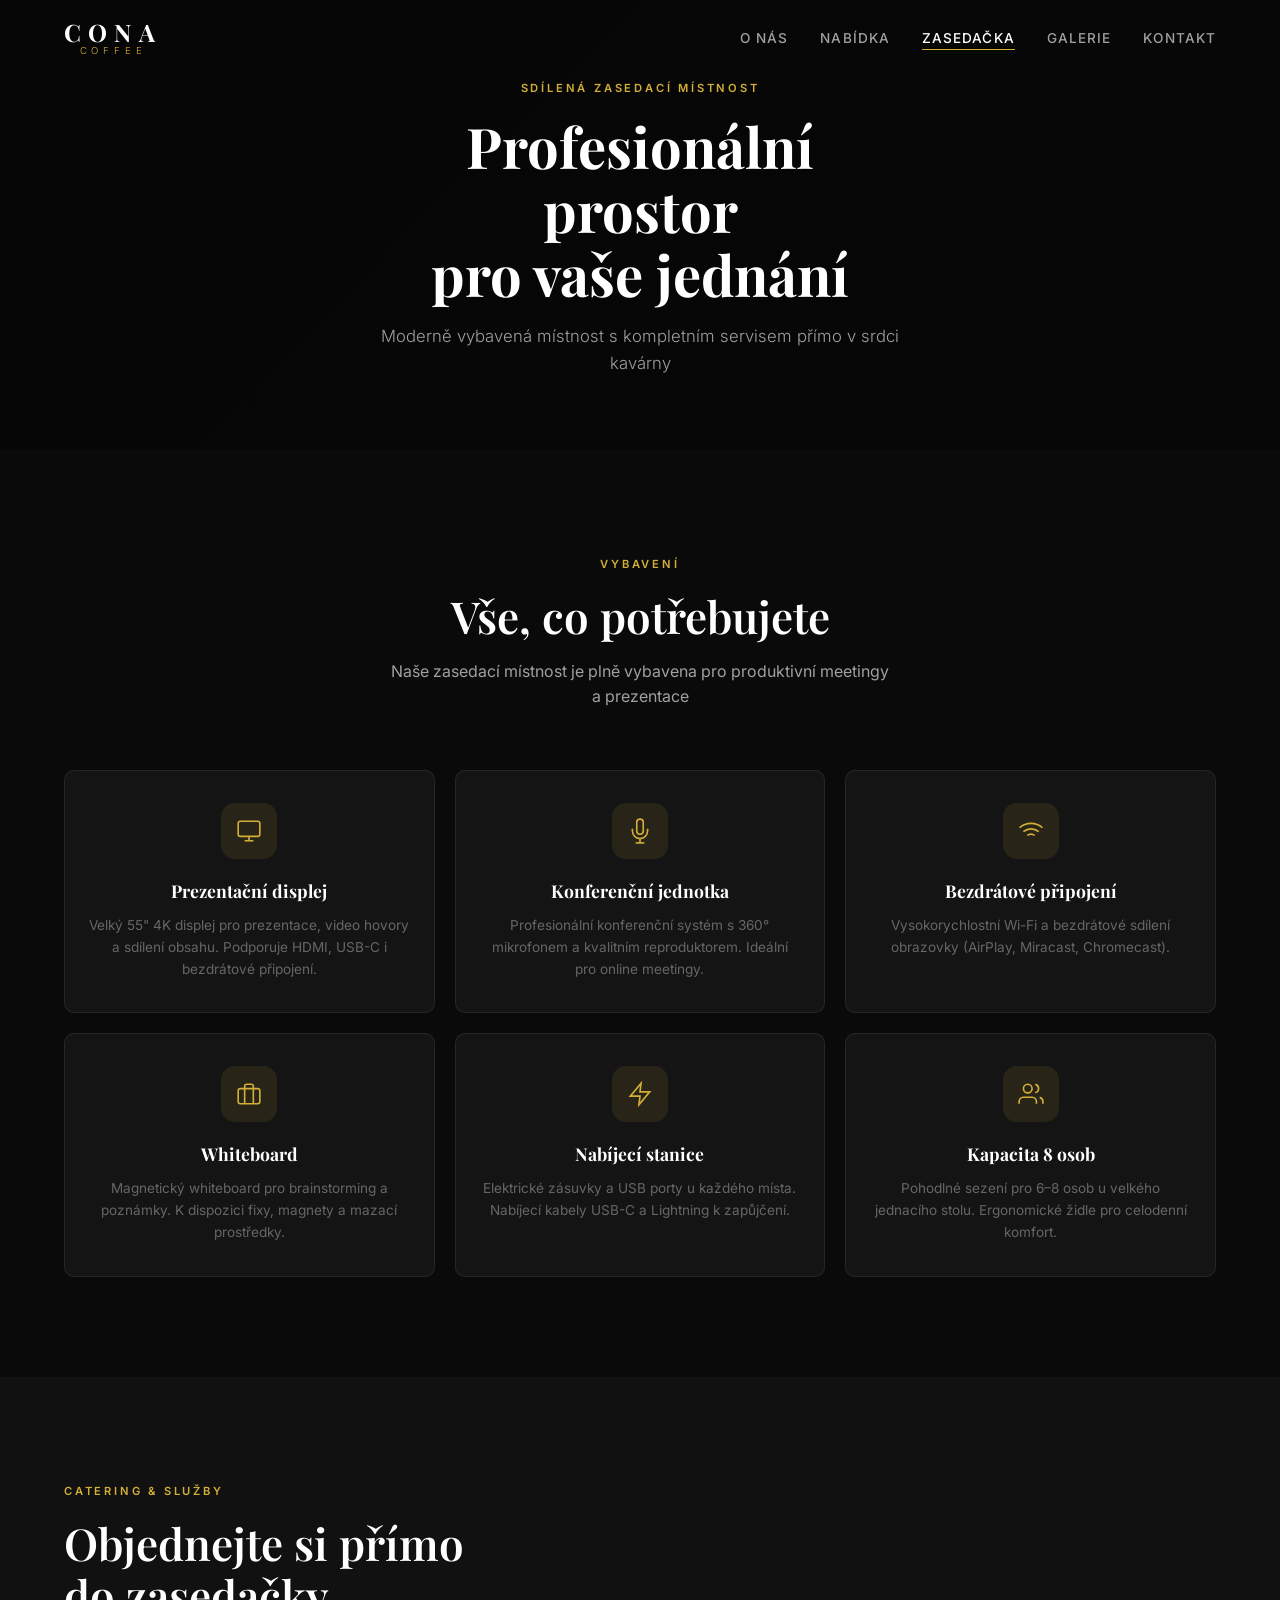
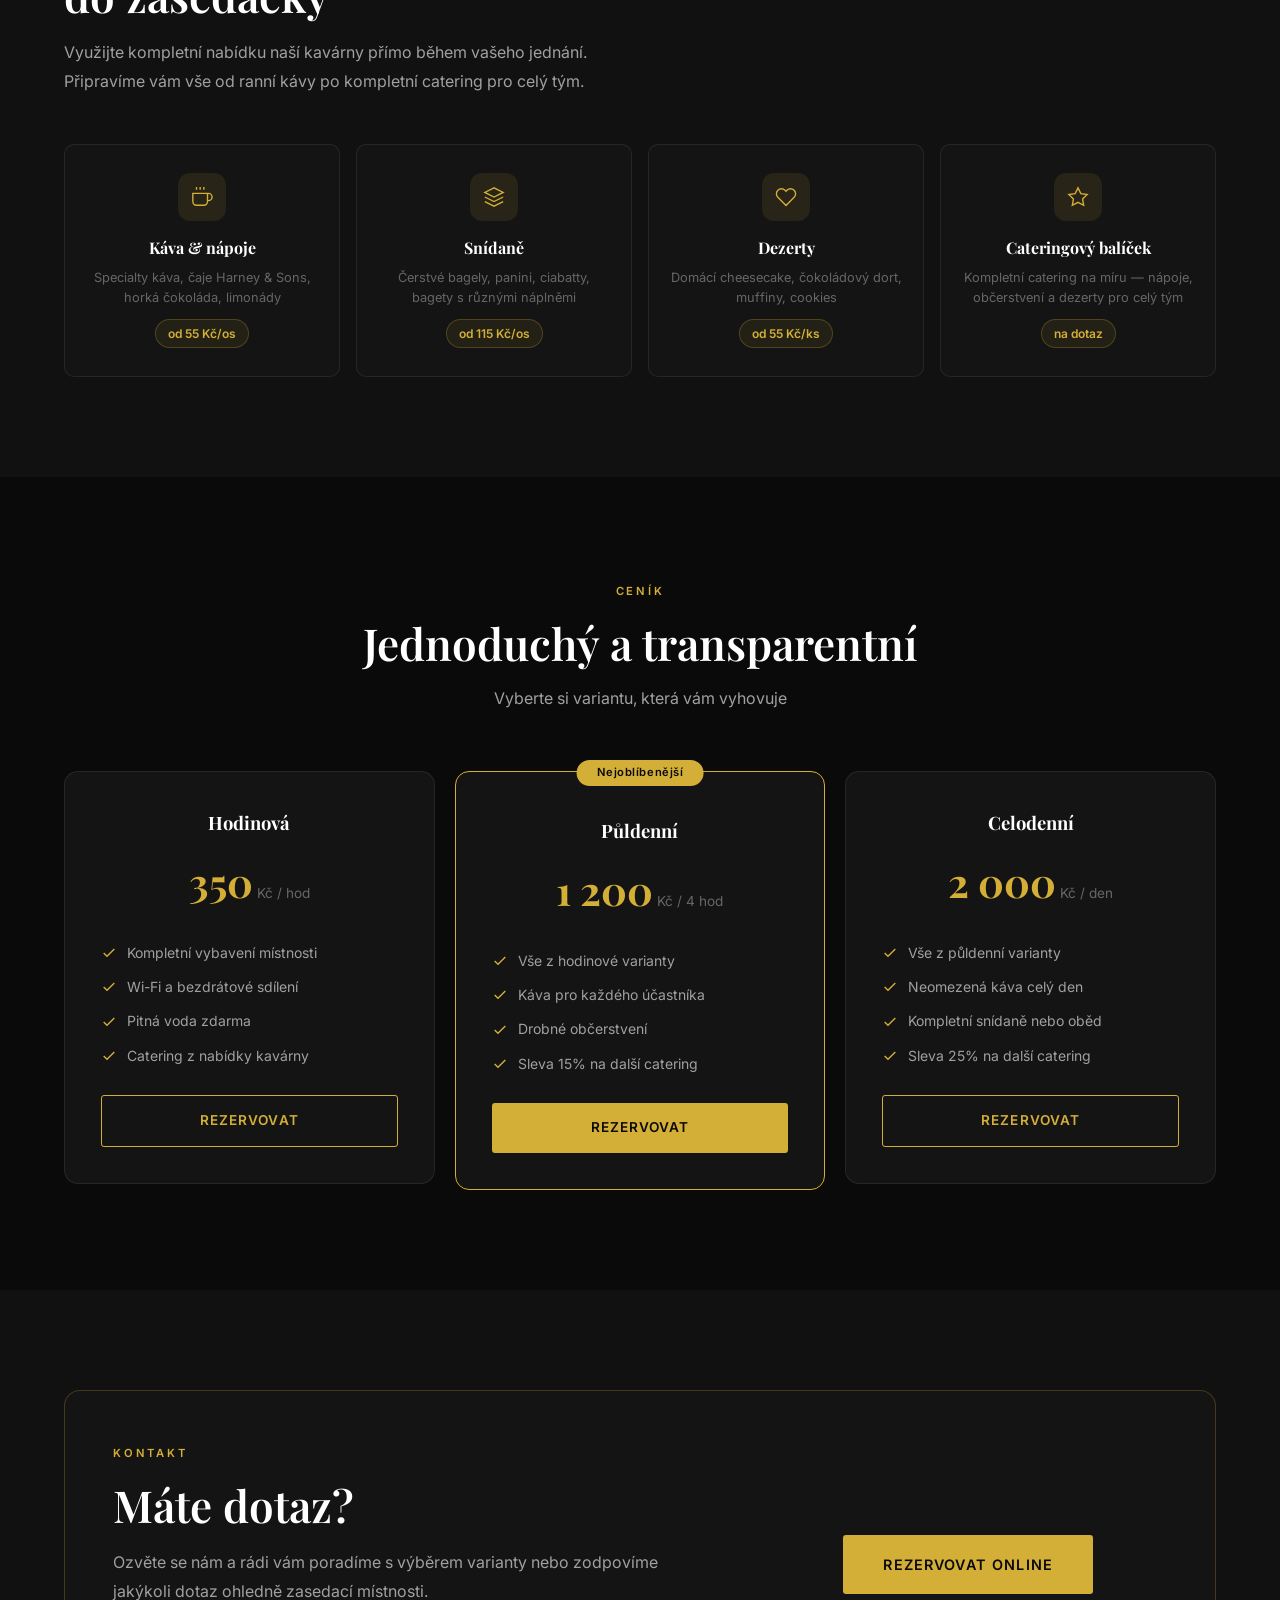
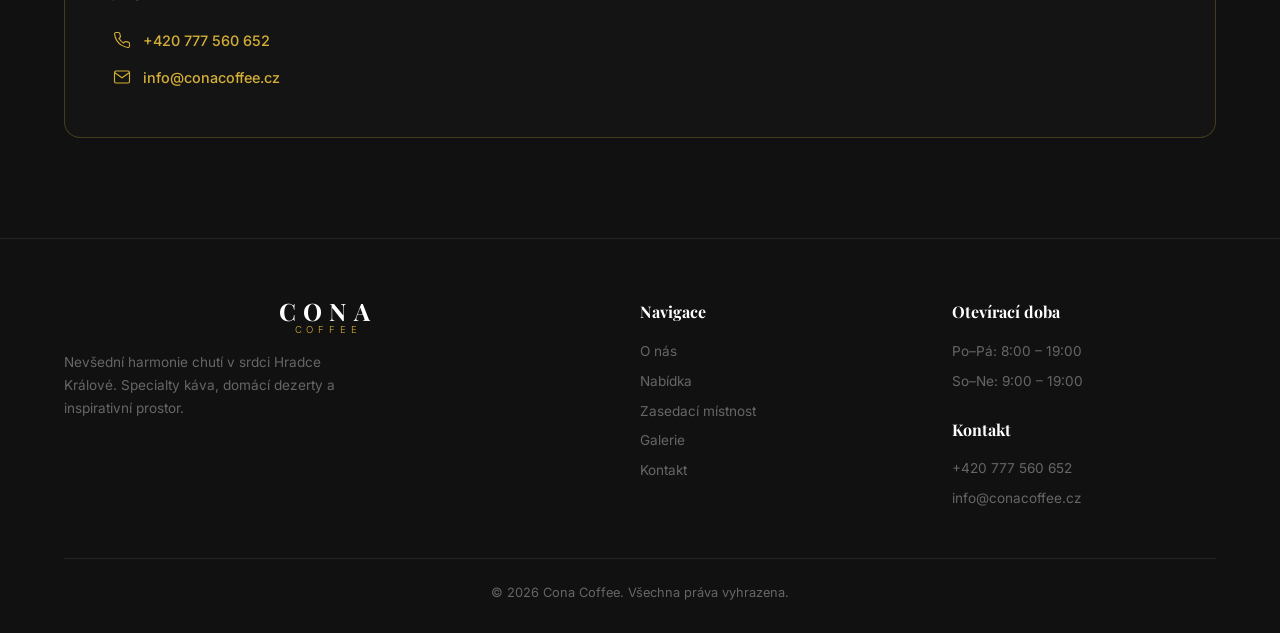
==== zasedacka.html @ d260595d "Initial commit: Cona Coffee website Dark luxury theme with gold accents. Two pages: - index.html: la" ====
<!DOCTYPE html>
<html lang="cs">

<head>
    <meta charset="UTF-8">
    <meta name="viewport" content="width=device-width, initial-scale=1.0">
    <title>Zasedací místnost | Cona Coffee</title>
    <meta name="description" content="Sdílená zasedací místnost v Cona Coffee - prezentační displej, konferenční jednotka, Wi-Fi a catering přímo z kavárny.">

    <!-- Open Graph -->
    <meta property="og:title" content="Zasedací místnost | Cona Coffee">
    <meta property="og:description" content="Moderně vybavená místnost s kompletním servisem přímo v srdci kavárny.">
    <meta property="og:type" content="website">

    <!-- Favicon -->
    <link rel="icon" href="data:image/svg+xml,<svg xmlns='http://www.w3.org/2000/svg' viewBox='0 0 100 100'><text y='.9em' font-size='90'>☕</text></svg>">

    <link rel="preconnect" href="https://fonts.googleapis.com">
    <link rel="preconnect" href="https://fonts.gstatic.com" crossorigin>
    <link href="https://fonts.googleapis.com/css2?family=Playfair+Display:ital,wght@0,400;0,600;0,700;1,400&family=Inter:wght@300;400;500;600&display=swap" rel="stylesheet">
    <link rel="stylesheet" href="style.css">
    <link rel="stylesheet" href="zasedacka.css">
</head>

<body>
    <!-- Navigation -->
    <nav class="navbar scrolled" id="navbar">
        <a href="index.html" class="logo">
            <span class="logo-main">CONA</span>
            <span class="logo-sub">COFFEE</span>
        </a>
        <button class="nav-toggle" id="navToggle" aria-label="Menu">
            <span></span>
            <span></span>
            <span></span>
        </button>
        <ul class="nav-links" id="navMenu">
            <li><a href="index.html#o-nas" class="nav-link">O nás</a></li>
            <li><a href="index.html#nabidka" class="nav-link">Nabídka</a></li>
            <li><a href="zasedacka.html" class="nav-link active">Zasedačka</a></li>
            <li><a href="index.html#galerie" class="nav-link">Galerie</a></li>
            <li><a href="index.html#kontakt" class="nav-link">Kontakt</a></li>
        </ul>
    </nav>

    <!-- Page Header -->
    <section class="page-hero">
        <div class="page-hero-overlay"></div>
        <div class="page-hero-content">
            <span class="section-label">Sdílená zasedací místnost</span>
            <h1 class="page-hero-title">Profesionální prostor<br>pro vaše jednání</h1>
            <p class="page-hero-desc">Moderně vybavená místnost s kompletním servisem přímo v srdci kavárny</p>
        </div>
    </section>

    <!-- Vybavení -->
    <section class="section">
        <div class="container">
            <div class="section-header animate-on-scroll">
                <span class="section-label">Vybavení</span>
                <h2 class="section-title">Vše, co potřebujete</h2>
                <p class="section-desc">Naše zasedací místnost je plně vybavena pro produktivní meetingy a prezentace</p>
            </div>

            <div class="equipment-grid">
                <div class="equipment-card animate-on-scroll">
                    <div class="equipment-icon">
                        <svg viewBox="0 0 24 24" fill="none" stroke="currentColor" stroke-width="1.5">
                            <rect x="2" y="3" width="20" height="14" rx="2"/>
                            <line x1="8" y1="21" x2="16" y2="21"/>
                            <line x1="12" y1="17" x2="12" y2="21"/>
                        </svg>
                    </div>
                    <h3>Prezentační displej</h3>
                    <p>Velký 55" 4K displej pro prezentace, video hovory a sdílení obsahu. Podporuje HDMI, USB-C i bezdrátové připojení.</p>
                </div>

                <div class="equipment-card animate-on-scroll">
                    <div class="equipment-icon">
                        <svg viewBox="0 0 24 24" fill="none" stroke="currentColor" stroke-width="1.5">
                            <path d="M12 1a3 3 0 0 0-3 3v8a3 3 0 0 0 6 0V4a3 3 0 0 0-3-3z"/>
                            <path d="M19 10v2a7 7 0 0 1-14 0v-2"/>
                            <line x1="12" y1="19" x2="12" y2="23"/>
                            <line x1="8" y1="23" x2="16" y2="23"/>
                        </svg>
                    </div>
                    <h3>Konferenční jednotka</h3>
                    <p>Profesionální konferenční systém s 360° mikrofonem a kvalitním reproduktorem. Ideální pro online meetingy.</p>
                </div>

                <div class="equipment-card animate-on-scroll">
                    <div class="equipment-icon">
                        <svg viewBox="0 0 24 24" fill="none" stroke="currentColor" stroke-width="1.5">
                            <path d="M5 12.55a11 11 0 0 1 14.08 0"/>
                            <path d="M1.42 9a16 16 0 0 1 21.16 0"/>
                            <path d="M8.53 16.11a6 6 0 0 1 6.95 0"/>
                            <line x1="12" y1="20" x2="12.01" y2="20"/>
                        </svg>
                    </div>
                    <h3>Bezdrátové připojení</h3>
                    <p>Vysokorychlostní Wi-Fi a bezdrátové sdílení obrazovky (AirPlay, Miracast, Chromecast).</p>
                </div>

                <div class="equipment-card animate-on-scroll">
                    <div class="equipment-icon">
                        <svg viewBox="0 0 24 24" fill="none" stroke="currentColor" stroke-width="1.5">
                            <rect x="2" y="7" width="20" height="14" rx="2"/>
                            <path d="M16 21V5a2 2 0 0 0-2-2h-4a2 2 0 0 0-2 2v16"/>
                        </svg>
                    </div>
                    <h3>Whiteboard</h3>
                    <p>Magnetický whiteboard pro brainstorming a poznámky. K dispozici fixy, magnety a mazací prostředky.</p>
                </div>

                <div class="equipment-card animate-on-scroll">
                    <div class="equipment-icon">
                        <svg viewBox="0 0 24 24" fill="none" stroke="currentColor" stroke-width="1.5">
                            <path d="M13 2L3 14h9l-1 8 10-12h-9l1-8z"/>
                        </svg>
                    </div>
                    <h3>Nabíjecí stanice</h3>
                    <p>Elektrické zásuvky a USB porty u každého místa. Nabíjecí kabely USB-C a Lightning k zapůjčení.</p>
                </div>

                <div class="equipment-card animate-on-scroll">
                    <div class="equipment-icon">
                        <svg viewBox="0 0 24 24" fill="none" stroke="currentColor" stroke-width="1.5">
                            <path d="M17 21v-2a4 4 0 0 0-4-4H5a4 4 0 0 0-4 4v2"/>
                            <circle cx="9" cy="7" r="4"/>
                            <path d="M23 21v-2a4 4 0 0 0-3-3.87"/>
                            <path d="M16 3.13a4 4 0 0 1 0 7.75"/>
                        </svg>
                    </div>
                    <h3>Kapacita 8 osob</h3>
                    <p>Pohodlné sezení pro 6–8 osob u velkého jednacího stolu. Ergonomické židle pro celodenní komfort.</p>
                </div>
            </div>
        </div>
    </section>

    <!-- Služby -->
    <section class="section section-alt">
        <div class="container">
            <div class="services-layout">
                <div class="services-content animate-on-scroll">
                    <span class="section-label">Catering & služby</span>
                    <h2 class="section-title">Objednejte si přímo<br>do zasedačky</h2>
                    <p class="services-text">Využijte kompletní nabídku naší kavárny přímo během vašeho jednání. Připravíme vám vše od ranní kávy po kompletní catering pro celý tým.</p>
                </div>

                <div class="services-grid">
                    <div class="service-card animate-on-scroll">
                        <div class="service-icon">
                            <svg viewBox="0 0 24 24" fill="none" stroke="currentColor" stroke-width="1.5">
                                <path d="M18 8h1a4 4 0 0 1 0 8h-1M2 8h16v9a4 4 0 0 1-4 4H6a4 4 0 0 1-4-4V8zM6 1v3M10 1v3M14 1v3"/>
                            </svg>
                        </div>
                        <h3>Káva & nápoje</h3>
                        <p>Specialty káva, čaje Harney & Sons, horká čokoláda, limonády</p>
                        <span class="service-price">od 55 Kč/os</span>
                    </div>

                    <div class="service-card animate-on-scroll">
                        <div class="service-icon">
                            <svg viewBox="0 0 24 24" fill="none" stroke="currentColor" stroke-width="1.5">
                                <path d="M12 2L2 7l10 5 10-5-10-5zM2 17l10 5 10-5M2 12l10 5 10-5"/>
                            </svg>
                        </div>
                        <h3>Snídaně</h3>
                        <p>Čerstvé bagely, panini, ciabatty, bagety s různými náplněmi</p>
                        <span class="service-price">od 115 Kč/os</span>
                    </div>

                    <div class="service-card animate-on-scroll">
                        <div class="service-icon">
                            <svg viewBox="0 0 24 24" fill="none" stroke="currentColor" stroke-width="1.5">
                                <path d="M20.84 4.61a5.5 5.5 0 0 0-7.78 0L12 5.67l-1.06-1.06a5.5 5.5 0 0 0-7.78 7.78l1.06 1.06L12 21.23l7.78-7.78 1.06-1.06a5.5 5.5 0 0 0 0-7.78z"/>
                            </svg>
                        </div>
                        <h3>Dezerty</h3>
                        <p>Domácí cheesecake, čokoládový dort, muffiny, cookies</p>
                        <span class="service-price">od 55 Kč/ks</span>
                    </div>

                    <div class="service-card animate-on-scroll">
                        <div class="service-icon">
                            <svg viewBox="0 0 24 24" fill="none" stroke="currentColor" stroke-width="1.5">
                                <polygon points="12 2 15.09 8.26 22 9.27 17 14.14 18.18 21.02 12 17.77 5.82 21.02 7 14.14 2 9.27 8.91 8.26 12 2"/>
                            </svg>
                        </div>
                        <h3>Cateringový balíček</h3>
                        <p>Kompletní catering na míru — nápoje, občerstvení a dezerty pro celý tým</p>
                        <span class="service-price">na dotaz</span>
                    </div>
                </div>
            </div>
        </div>
    </section>

    <!-- Ceník -->
    <section class="section">
        <div class="container">
            <div class="section-header animate-on-scroll">
                <span class="section-label">Ceník</span>
                <h2 class="section-title">Jednoduchý a transparentní</h2>
                <p class="section-desc">Vyberte si variantu, která vám vyhovuje</p>
            </div>

            <div class="pricing-grid">
                <div class="pricing-card animate-on-scroll">
                    <div class="pricing-header">
                        <h3>Hodinová</h3>
                        <div class="pricing-amount">
                            <span class="price">350</span>
                            <span class="price-unit">Kč / hod</span>
                        </div>
                    </div>
                    <ul class="pricing-features">
                        <li>
                            <svg viewBox="0 0 24 24" fill="none" stroke="currentColor" stroke-width="2"><polyline points="20 6 9 17 4 12"/></svg>
                            Kompletní vybavení místnosti
                        </li>
                        <li>
                            <svg viewBox="0 0 24 24" fill="none" stroke="currentColor" stroke-width="2"><polyline points="20 6 9 17 4 12"/></svg>
                            Wi-Fi a bezdrátové sdílení
                        </li>
                        <li>
                            <svg viewBox="0 0 24 24" fill="none" stroke="currentColor" stroke-width="2"><polyline points="20 6 9 17 4 12"/></svg>
                            Pitná voda zdarma
                        </li>
                        <li>
                            <svg viewBox="0 0 24 24" fill="none" stroke="currentColor" stroke-width="2"><polyline points="20 6 9 17 4 12"/></svg>
                            Catering z nabídky kavárny
                        </li>
                    </ul>
                    <a href="https://app.servisflow.cz/booking/connacoffe" target="_blank" rel="noopener" class="btn btn-outline btn-full">Rezervovat</a>
                </div>

                <div class="pricing-card pricing-featured animate-on-scroll">
                    <div class="pricing-badge">Nejoblíbenější</div>
                    <div class="pricing-header">
                        <h3>Půldenní</h3>
                        <div class="pricing-amount">
                            <span class="price">1 200</span>
                            <span class="price-unit">Kč / 4 hod</span>
                        </div>
                    </div>
                    <ul class="pricing-features">
                        <li>
                            <svg viewBox="0 0 24 24" fill="none" stroke="currentColor" stroke-width="2"><polyline points="20 6 9 17 4 12"/></svg>
                            Vše z hodinové varianty
                        </li>
                        <li>
                            <svg viewBox="0 0 24 24" fill="none" stroke="currentColor" stroke-width="2"><polyline points="20 6 9 17 4 12"/></svg>
                            Káva pro každého účastníka
                        </li>
                        <li>
                            <svg viewBox="0 0 24 24" fill="none" stroke="currentColor" stroke-width="2"><polyline points="20 6 9 17 4 12"/></svg>
                            Drobné občerstvení
                        </li>
                        <li>
                            <svg viewBox="0 0 24 24" fill="none" stroke="currentColor" stroke-width="2"><polyline points="20 6 9 17 4 12"/></svg>
                            Sleva 15% na další catering
                        </li>
                    </ul>
                    <a href="https://app.servisflow.cz/booking/connacoffe" target="_blank" rel="noopener" class="btn btn-primary btn-full">Rezervovat</a>
                </div>

                <div class="pricing-card animate-on-scroll">
                    <div class="pricing-header">
                        <h3>Celodenní</h3>
                        <div class="pricing-amount">
                            <span class="price">2 000</span>
                            <span class="price-unit">Kč / den</span>
                        </div>
                    </div>
                    <ul class="pricing-features">
                        <li>
                            <svg viewBox="0 0 24 24" fill="none" stroke="currentColor" stroke-width="2"><polyline points="20 6 9 17 4 12"/></svg>
                            Vše z půldenní varianty
                        </li>
                        <li>
                            <svg viewBox="0 0 24 24" fill="none" stroke="currentColor" stroke-width="2"><polyline points="20 6 9 17 4 12"/></svg>
                            Neomezená káva celý den
                        </li>
                        <li>
                            <svg viewBox="0 0 24 24" fill="none" stroke="currentColor" stroke-width="2"><polyline points="20 6 9 17 4 12"/></svg>
                            Kompletní snídaně nebo oběd
                        </li>
                        <li>
                            <svg viewBox="0 0 24 24" fill="none" stroke="currentColor" stroke-width="2"><polyline points="20 6 9 17 4 12"/></svg>
                            Sleva 25% na další catering
                        </li>
                    </ul>
                    <a href="https://app.servisflow.cz/booking/connacoffe" target="_blank" rel="noopener" class="btn btn-outline btn-full">Rezervovat</a>
                </div>
            </div>
        </div>
    </section>

    <!-- Kontakt -->
    <section class="section section-alt" id="kontakt-zasedacka">
        <div class="container">
            <div class="zasedacka-contact animate-on-scroll">
                <div class="zasedacka-contact-info">
                    <span class="section-label">Kontakt</span>
                    <h2 class="section-title">Máte dotaz?</h2>
                    <p>Ozvěte se nám a rádi vám poradíme s výběrem varianty nebo zodpovíme jakýkoli dotaz ohledně zasedací místnosti.</p>
                    <div class="zasedacka-contact-rows">
                        <div class="contact-row">
                            <svg viewBox="0 0 24 24" fill="none" stroke="currentColor" stroke-width="1.5">
                                <path d="M22 16.92v3a2 2 0 0 1-2.18 2 19.79 19.79 0 0 1-8.63-3.07 19.5 19.5 0 0 1-6-6 19.79 19.79 0 0 1-3.07-8.67A2 2 0 0 1 4.11 2h3a2 2 0 0 1 2 1.72 12.84 12.84 0 0 0 .7 2.81 2 2 0 0 1-.45 2.11L8.09 9.91a16 16 0 0 0 6 6l1.27-1.27a2 2 0 0 1 2.11-.45 12.84 12.84 0 0 0 2.81.7A2 2 0 0 1 22 16.92z"/>
                            </svg>
                            <a href="tel:+420777560652">+420 777 560 652</a>
                        </div>
                        <div class="contact-row">
                            <svg viewBox="0 0 24 24" fill="none" stroke="currentColor" stroke-width="1.5">
                                <path d="M4 4h16c1.1 0 2 .9 2 2v12c0 1.1-.9 2-2 2H4c-1.1 0-2-.9-2-2V6c0-1.1.9-2 2-2z"/>
                                <polyline points="22,6 12,13 2,6"/>
                            </svg>
                            <a href="mailto:info@conacoffee.cz">info@conacoffee.cz</a>
                        </div>
                    </div>
                </div>
                <div class="zasedacka-cta">
                    <a href="https://app.servisflow.cz/booking/connacoffe" target="_blank" rel="noopener" class="btn btn-primary btn-large">Rezervovat online</a>
                </div>
            </div>
        </div>
    </section>

    <!-- Footer -->
    <footer class="footer">
        <div class="container">
            <div class="footer-grid">
                <div class="footer-brand">
                    <div class="logo">
                        <span class="logo-main">CONA</span>
                        <span class="logo-sub">COFFEE</span>
                    </div>
                    <p>Nevšední harmonie chutí v srdci Hradce Králové. Specialty káva, domácí dezerty a inspirativní prostor.</p>
                </div>
                <div class="footer-col">
                    <h4>Navigace</h4>
                    <ul>
                        <li><a href="index.html#o-nas">O nás</a></li>
                        <li><a href="index.html#nabidka">Nabídka</a></li>
                        <li><a href="zasedacka.html">Zasedací místnost</a></li>
                        <li><a href="index.html#galerie">Galerie</a></li>
                        <li><a href="index.html#kontakt">Kontakt</a></li>
                    </ul>
                </div>
                <div class="footer-col">
                    <h4>Otevírací doba</h4>
                    <ul>
                        <li>Po–Pá: 8:00 – 19:00</li>
                        <li>So–Ne: 9:00 – 19:00</li>
                    </ul>
                    <h4 style="margin-top: 24px;">Kontakt</h4>
                    <ul>
                        <li>+420 777 560 652</li>
                        <li>info@conacoffee.cz</li>
                    </ul>
                </div>
            </div>
            <div class="footer-bottom">
                <p>&copy; 2026 Cona Coffee. Všechna práva vyhrazena.</p>
            </div>
        </div>
    </footer>

    <script src="script.js"></script>
</body>

</html>
---- style.css ----
/* ========================================
   CONA COFFEE - Dark Luxury Theme
   ======================================== */

:root {
    --primary: #d4af37;
    --primary-dark: #b5952f;
    --primary-light: #e0c35a;
    --bg: #0a0a0a;
    --bg-alt: #111111;
    --bg-card: #141414;
    --bg-card-hover: #1a1a1a;
    --text: #ffffff;
    --text-muted: #a0a0a0;
    --text-dim: #666666;
    --border: rgba(255, 255, 255, 0.08);
    --border-accent: rgba(212, 175, 55, 0.25);
    --font-heading: 'Playfair Display', Georgia, serif;
    --font-body: 'Inter', -apple-system, BlinkMacSystemFont, sans-serif;
    --transition: 0.3s cubic-bezier(0.4, 0, 0.2, 1);
    --transition-slow: 0.6s cubic-bezier(0.4, 0, 0.2, 1);
    --container: 1200px;
}

/* Reset */
*, *::before, *::after {
    margin: 0;
    padding: 0;
    box-sizing: border-box;
}

html {
    scroll-behavior: smooth;
    font-size: 16px;
}

body {
    font-family: var(--font-body);
    color: var(--text);
    background: var(--bg);
    line-height: 1.6;
    overflow-x: hidden;
    -webkit-font-smoothing: antialiased;
}

img {
    max-width: 100%;
    height: auto;
    display: block;
}

a {
    color: inherit;
    text-decoration: none;
    transition: color var(--transition);
}

ul { list-style: none; }

.container {
    max-width: var(--container);
    margin: 0 auto;
    padding: 0 24px;
}

/* ========================================
   NAVIGATION
   ======================================== */
.navbar {
    position: fixed;
    top: 0;
    left: 0;
    width: 100%;
    z-index: 1000;
    padding: 20px 5%;
    display: flex;
    align-items: center;
    justify-content: space-between;
    transition: all var(--transition);
}

.navbar.scrolled {
    background: rgba(10, 10, 10, 0.95);
    backdrop-filter: blur(20px);
    padding: 14px 5%;
    border-bottom: 1px solid var(--border-accent);
}

.logo {
    display: flex;
    flex-direction: column;
    align-items: center;
    line-height: 1;
    gap: 2px;
}

.logo-main {
    font-family: var(--font-heading);
    font-size: 1.5rem;
    font-weight: 700;
    letter-spacing: 0.3em;
    color: var(--text);
}

.logo-sub {
    font-family: var(--font-body);
    font-size: 0.6rem;
    font-weight: 300;
    letter-spacing: 0.5em;
    color: var(--primary);
    text-transform: uppercase;
}

.nav-links {
    display: flex;
    gap: 32px;
}

.nav-link {
    font-size: 0.85rem;
    font-weight: 500;
    letter-spacing: 0.08em;
    text-transform: uppercase;
    color: var(--text-muted);
    position: relative;
    padding: 4px 0;
}

.nav-link::after {
    content: '';
    position: absolute;
    bottom: 0;
    left: 0;
    width: 0;
    height: 1.5px;
    background: var(--primary);
    transition: width var(--transition);
}

.nav-link:hover,
.nav-link.active {
    color: var(--text);
}

.nav-link:hover::after,
.nav-link.active::after {
    width: 100%;
}

.nav-toggle {
    display: none;
    flex-direction: column;
    gap: 5px;
    background: none;
    border: none;
    cursor: pointer;
    padding: 4px;
    z-index: 1001;
}

.nav-toggle span {
    width: 24px;
    height: 2px;
    background: var(--text);
    transition: all var(--transition);
}

.nav-toggle.active span:nth-child(1) {
    transform: rotate(45deg) translate(5px, 5px);
}

.nav-toggle.active span:nth-child(2) {
    opacity: 0;
}

.nav-toggle.active span:nth-child(3) {
    transform: rotate(-45deg) translate(5px, -5px);
}

/* ========================================
   HERO
   ======================================== */
.hero {
    position: relative;
    height: 100vh;
    min-height: 700px;
    display: flex;
    align-items: center;
    justify-content: center;
    text-align: center;
    background: url('https://images.unsplash.com/photo-1447933601403-0c6688de566e?w=1920&h=1080&fit=crop') center/cover no-repeat;
}

.hero-overlay {
    position: absolute;
    inset: 0;
    background: linear-gradient(
        135deg,
        rgba(5, 5, 5, 0.85) 0%,
        rgba(5, 5, 5, 0.5) 50%,
        rgba(5, 5, 5, 0.75) 100%
    );
}

.hero-content {
    position: relative;
    z-index: 1;
    max-width: 700px;
    padding: 0 24px;
}

.hero-label {
    font-size: 0.85rem;
    font-weight: 400;
    letter-spacing: 0.3em;
    text-transform: uppercase;
    color: var(--primary);
    margin-bottom: 20px;
    opacity: 0;
    transform: translateY(20px);
    animation: fadeUp 0.8s 0.3s forwards;
}

.hero-title {
    font-family: var(--font-heading);
    font-size: clamp(3rem, 8vw, 5.5rem);
    font-weight: 700;
    color: var(--text);
    line-height: 1.1;
    margin-bottom: 20px;
    opacity: 0;
    transform: translateY(20px);
    animation: fadeUp 0.8s 0.5s forwards;
}

.hero-desc {
    font-size: 1.125rem;
    font-weight: 300;
    color: var(--text-muted);
    margin-bottom: 40px;
    font-style: italic;
    opacity: 0;
    transform: translateY(20px);
    animation: fadeUp 0.8s 0.7s forwards;
}

.hero-buttons {
    display: flex;
    gap: 16px;
    justify-content: center;
    flex-wrap: wrap;
    opacity: 0;
    transform: translateY(20px);
    animation: fadeUp 0.8s 0.9s forwards;
}

.hero-scroll {
    position: absolute;
    bottom: 40px;
    left: 50%;
    transform: translateX(-50%);
    z-index: 1;
    display: flex;
    flex-direction: column;
    align-items: center;
    gap: 8px;
    color: var(--text-dim);
    font-size: 0.7rem;
    letter-spacing: 0.15em;
    text-transform: uppercase;
}

.scroll-line {
    width: 1px;
    height: 40px;
    background: linear-gradient(to bottom, var(--primary), transparent);
    animation: scrollPulse 2s infinite;
}

@keyframes fadeUp {
    to { opacity: 1; transform: translateY(0); }
}

@keyframes scrollPulse {
    0%, 100% { opacity: 0.3; }
    50% { opacity: 1; }
}

/* ========================================
   BUTTONS
   ======================================== */
.btn {
    display: inline-flex;
    align-items: center;
    justify-content: center;
    padding: 14px 32px;
    font-family: var(--font-body);
    font-size: 0.85rem;
    font-weight: 600;
    letter-spacing: 0.08em;
    text-transform: uppercase;
    border-radius: 3px;
    cursor: pointer;
    transition: all var(--transition);
    border: none;
}

.btn-primary {
    background: var(--primary);
    color: var(--bg);
}

.btn-primary:hover {
    background: var(--primary-dark);
    transform: translateY(-2px);
    box-shadow: 0 8px 24px rgba(212, 175, 55, 0.25);
}

.btn-outline {
    background: transparent;
    color: var(--primary);
    border: 1.5px solid var(--primary);
}

.btn-outline:hover {
    background: var(--primary);
    color: var(--bg);
    transform: translateY(-2px);
}

/* ========================================
   SECTIONS
   ======================================== */
.section {
    padding: 100px 0;
}

.section-alt {
    background: var(--bg-alt);
}

.section-label {
    display: inline-block;
    font-size: 0.7rem;
    font-weight: 600;
    letter-spacing: 0.25em;
    text-transform: uppercase;
    color: var(--primary);
    margin-bottom: 16px;
}

.section-title {
    font-family: var(--font-heading);
    font-size: clamp(2rem, 4vw, 2.75rem);
    font-weight: 600;
    color: var(--text);
    line-height: 1.2;
    margin-bottom: 16px;
}

.section-desc {
    font-size: 1rem;
    color: var(--text-muted);
    max-width: 500px;
}

.section-header {
    text-align: center;
    margin-bottom: 60px;
}

.section-header .section-desc {
    margin: 0 auto;
}

/* ========================================
   ABOUT
   ======================================== */
.about-grid {
    display: grid;
    grid-template-columns: 1fr 1.2fr;
    gap: 80px;
    align-items: center;
}

.about-image {
    position: relative;
}

.about-image img {
    border-radius: 6px;
    width: 100%;
    height: 550px;
    object-fit: cover;
}

.about-image-border {
    position: absolute;
    bottom: -16px;
    right: -16px;
    width: 60%;
    height: 60%;
    border: 1.5px solid var(--primary);
    border-radius: 6px;
    z-index: -1;
    opacity: 0.5;
}

.about-content p {
    font-size: 1rem;
    color: var(--text-muted);
    line-height: 1.8;
    margin-bottom: 16px;
}

.about-features {
    display: flex;
    flex-direction: column;
    gap: 20px;
    margin-top: 32px;
}

.about-feature {
    display: flex;
    gap: 14px;
    align-items: center;
}

.about-feature svg {
    width: 36px;
    height: 36px;
    flex-shrink: 0;
    padding: 8px;
    background: rgba(212, 175, 55, 0.1);
    border-radius: 8px;
    color: var(--primary);
}

.about-feature strong {
    display: block;
    font-size: 0.9rem;
    color: var(--text);
}

.about-feature span {
    font-size: 0.8rem;
    color: var(--text-dim);
}

/* ========================================
   MENU
   ======================================== */
.menu-tabs {
    display: flex;
    justify-content: center;
    gap: 8px;
    margin-bottom: 48px;
    flex-wrap: wrap;
}

.menu-tab {
    padding: 10px 24px;
    font-family: var(--font-body);
    font-size: 0.85rem;
    font-weight: 500;
    color: var(--text-muted);
    background: transparent;
    border: 1.5px solid var(--border);
    border-radius: 100px;
    cursor: pointer;
    transition: all var(--transition);
}

.menu-tab:hover {
    border-color: var(--primary);
    color: var(--primary);
}

.menu-tab.active {
    background: var(--primary);
    color: var(--bg);
    border-color: var(--primary);
}

.menu-panel {
    display: none;
}

.menu-panel.active {
    display: block;
    animation: fadeIn 0.4s ease;
}

@keyframes fadeIn {
    from { opacity: 0; transform: translateY(10px); }
    to { opacity: 1; transform: translateY(0); }
}

.menu-grid {
    display: grid;
    grid-template-columns: repeat(auto-fill, minmax(280px, 1fr));
    gap: 16px;
}

.menu-item {
    background: var(--bg-card);
    padding: 24px;
    border-radius: 8px;
    border: 1px solid var(--border);
    transition: all var(--transition);
}

.menu-item:hover {
    background: var(--bg-card-hover);
    border-color: var(--border-accent);
    transform: translateY(-3px);
}

.menu-item-top {
    display: flex;
    justify-content: space-between;
    align-items: baseline;
    margin-bottom: 8px;
}

.menu-item h3 {
    font-family: var(--font-heading);
    font-size: 1.05rem;
    font-weight: 600;
    color: var(--text);
}

.menu-price {
    font-weight: 600;
    color: var(--primary);
    font-size: 0.9rem;
    white-space: nowrap;
    margin-left: 12px;
}

.menu-item p {
    font-size: 0.825rem;
    color: var(--text-dim);
    line-height: 1.5;
}

.menu-badge {
    display: inline-block;
    padding: 3px 10px;
    font-size: 0.65rem;
    font-weight: 600;
    letter-spacing: 0.05em;
    text-transform: uppercase;
    background: rgba(46, 125, 50, 0.15);
    color: #66bb6a;
    border-radius: 100px;
    margin-bottom: 10px;
}

.menu-badge.winter {
    background: rgba(21, 101, 192, 0.15);
    color: #64b5f6;
}

/* ========================================
   MEETING ROOM
   ======================================== */
.section-meeting {
    background: var(--bg-alt);
    border-top: 1px solid var(--border);
    border-bottom: 1px solid var(--border);
}

.meeting-grid {
    display: grid;
    grid-template-columns: 1.2fr 1fr;
    gap: 80px;
    align-items: center;
}

.meeting-content p {
    font-size: 1rem;
    color: var(--text-muted);
    line-height: 1.8;
    margin-bottom: 28px;
}

.meeting-features {
    display: grid;
    grid-template-columns: 1fr 1fr;
    gap: 16px;
    margin-bottom: 28px;
}

.meeting-feature {
    display: flex;
    gap: 10px;
    align-items: center;
    font-size: 0.875rem;
    color: var(--text-muted);
}

.meeting-feature svg {
    width: 20px;
    height: 20px;
    flex-shrink: 0;
    color: var(--primary);
}

.meeting-pricing {
    display: flex;
    gap: 16px;
    margin-bottom: 32px;
    flex-wrap: wrap;
}

.meeting-price-tag {
    display: flex;
    align-items: baseline;
    gap: 4px;
    padding: 10px 18px;
    background: rgba(212, 175, 55, 0.08);
    border: 1px solid var(--border-accent);
    border-radius: 8px;
}

.meeting-price-amount {
    font-family: var(--font-heading);
    font-size: 1.25rem;
    font-weight: 700;
    color: var(--primary);
}

.meeting-price-unit {
    font-size: 0.8rem;
    color: var(--text-dim);
}

.meeting-buttons {
    display: flex;
    gap: 12px;
    flex-wrap: wrap;
}

.meeting-image {
    position: relative;
}

.meeting-image img {
    border-radius: 8px;
    width: 100%;
    height: 500px;
    object-fit: cover;
}

/* ========================================
   GALLERY
   ======================================== */
.gallery-grid {
    display: grid;
    grid-template-columns: repeat(3, 1fr);
    grid-auto-rows: 260px;
    gap: 12px;
}

.gallery-item {
    position: relative;
    border-radius: 6px;
    overflow: hidden;
    cursor: pointer;
}

.gallery-wide {
    grid-column: span 2;
}

.gallery-item img {
    width: 100%;
    height: 100%;
    object-fit: cover;
    transition: transform var(--transition-slow);
}

.gallery-item:hover img {
    transform: scale(1.06);
}

.gallery-overlay {
    position: absolute;
    inset: 0;
    background: linear-gradient(to top, rgba(0, 0, 0, 0.7), transparent 50%);
    display: flex;
    align-items: flex-end;
    padding: 20px;
    opacity: 0;
    transition: opacity var(--transition);
}

.gallery-item:hover .gallery-overlay {
    opacity: 1;
}

.gallery-overlay span {
    color: var(--text);
    font-size: 0.85rem;
    font-weight: 500;
    letter-spacing: 0.05em;
}

/* ========================================
   CONTACT
   ======================================== */
.contact-grid {
    display: grid;
    grid-template-columns: 1fr 1fr;
    gap: 24px;
    margin-bottom: 48px;
}

.contact-card {
    background: var(--bg-card);
    padding: 36px;
    border-radius: 12px;
    border: 1px solid var(--border);
}

.contact-card h3 {
    font-family: var(--font-heading);
    font-size: 1.25rem;
    font-weight: 600;
    margin-bottom: 24px;
    color: var(--text);
}

.contact-card-accent {
    border-color: var(--border-accent);
    background: rgba(212, 175, 55, 0.04);
}

.contact-info {
    display: flex;
    flex-direction: column;
    gap: 16px;
}

.contact-row {
    display: flex;
    gap: 12px;
    align-items: flex-start;
    font-size: 0.9rem;
    color: var(--text-muted);
}

.contact-row svg {
    width: 18px;
    height: 18px;
    flex-shrink: 0;
    color: var(--primary);
    margin-top: 2px;
}

.contact-row a {
    color: var(--primary);
    font-weight: 500;
}

.contact-row a:hover {
    color: var(--primary-light);
}

.hours {
    display: flex;
    flex-direction: column;
    gap: 2px;
}

.contact-socials {
    display: flex;
    gap: 10px;
    margin-top: 8px;
}

.contact-socials a {
    width: 40px;
    height: 40px;
    display: flex;
    align-items: center;
    justify-content: center;
    background: rgba(212, 175, 55, 0.1);
    border-radius: 8px;
    transition: all var(--transition);
}

.contact-socials a:hover {
    background: var(--primary);
    transform: translateY(-2px);
}

.contact-socials svg {
    width: 18px;
    height: 18px;
    color: var(--primary);
}

.contact-socials a:hover svg {
    color: var(--bg);
}

.map-container {
    border-radius: 12px;
    overflow: hidden;
    border: 1px solid var(--border);
}

.map-container iframe {
    display: block;
    filter: grayscale(0.8) invert(0.92) contrast(0.85);
}

/* ========================================
   FOOTER
   ======================================== */
.footer {
    background: var(--bg-alt);
    color: var(--text-muted);
    padding: 60px 0 30px;
    border-top: 1px solid var(--border);
}

.footer-grid {
    display: grid;
    grid-template-columns: 2fr 1fr 1fr;
    gap: 48px;
    margin-bottom: 40px;
}

.footer-brand p {
    margin-top: 16px;
    font-size: 0.85rem;
    line-height: 1.7;
    max-width: 300px;
    color: var(--text-dim);
}

.footer-col h4 {
    font-family: var(--font-heading);
    color: var(--text);
    font-size: 1rem;
    margin-bottom: 16px;
}

.footer-col li {
    margin-bottom: 8px;
    font-size: 0.85rem;
    color: var(--text-dim);
}

.footer-col a:hover {
    color: var(--primary);
}

.footer-bottom {
    border-top: 1px solid var(--border);
    padding-top: 24px;
    text-align: center;
    font-size: 0.8rem;
    color: var(--text-dim);
}

/* ========================================
   ANIMATIONS
   ======================================== */
.animate-on-scroll {
    opacity: 0;
    transform: translateY(30px);
    transition: opacity 0.7s ease, transform 0.7s ease;
}

.animate-on-scroll.is-visible {
    opacity: 1;
    transform: translateY(0);
}

/* ========================================
   RESPONSIVE
   ======================================== */
@media (max-width: 1024px) {
    .about-grid {
        grid-template-columns: 1fr;
        gap: 48px;
    }

    .about-image img {
        height: 400px;
    }

    .about-image-border {
        display: none;
    }

    .meeting-grid {
        grid-template-columns: 1fr;
        gap: 48px;
    }

    .meeting-image {
        order: -1;
    }

    .gallery-grid {
        grid-template-columns: repeat(2, 1fr);
        grid-auto-rows: 220px;
    }

    .contact-grid {
        grid-template-columns: 1fr;
    }

    .footer-grid {
        grid-template-columns: 1fr 1fr;
        gap: 32px;
    }

    .footer-brand {
        grid-column: span 2;
    }
}

@media (max-width: 768px) {
    .section {
        padding: 60px 0;
    }

    .nav-links {
        position: fixed;
        top: 0;
        right: -100%;
        width: 280px;
        height: 100vh;
        background: var(--bg);
        flex-direction: column;
        padding: 100px 40px 40px;
        gap: 24px;
        transition: right var(--transition);
        border-left: 1px solid var(--border-accent);
    }

    .nav-links.open {
        right: 0;
    }

    .nav-toggle {
        display: flex;
    }

    .hero {
        min-height: 600px;
    }

    .hero-buttons {
        flex-direction: column;
        align-items: center;
    }

    .btn {
        width: 100%;
        max-width: 280px;
    }

    .menu-grid {
        grid-template-columns: 1fr;
    }

    .meeting-features {
        grid-template-columns: 1fr;
    }

    .meeting-pricing {
        flex-direction: column;
    }

    .meeting-buttons {
        flex-direction: column;
    }

    .gallery-grid {
        grid-template-columns: 1fr;
        grid-auto-rows: 200px;
    }

    .gallery-wide {
        grid-column: span 1;
    }

    .footer-grid {
        grid-template-columns: 1fr;
    }

    .footer-brand {
        grid-column: span 1;
    }

    .hero-scroll {
        display: none;
    }
}

@media (max-width: 480px) {
    .menu-tabs {
        gap: 6px;
    }

    .menu-tab {
        padding: 8px 14px;
        font-size: 0.75rem;
    }

    .hero-title {
        font-size: 2.5rem;
    }
}
---- zasedacka.css ----
/* ========================================
   ZASEDACÍ MÍSTNOST - Dark Theme Styles
   ======================================== */

/* Page Hero */
.page-hero {
    position: relative;
    height: 50vh;
    min-height: 400px;
    display: flex;
    align-items: center;
    justify-content: center;
    text-align: center;
    background: url('https://images.unsplash.com/photo-1497366216548-37526070297c?w=1920&h=800&fit=crop') center/cover no-repeat;
}

.page-hero-overlay {
    position: absolute;
    inset: 0;
    background: linear-gradient(
        135deg,
        rgba(5, 5, 5, 0.85) 0%,
        rgba(5, 5, 5, 0.6) 100%
    );
}

.page-hero-content {
    position: relative;
    z-index: 1;
    max-width: 600px;
    padding: 0 24px;
}

.page-hero-title {
    font-family: var(--font-heading);
    font-size: clamp(2.2rem, 5vw, 3.5rem);
    font-weight: 700;
    color: var(--text);
    line-height: 1.15;
    margin-bottom: 16px;
}

.page-hero-desc {
    font-size: 1.05rem;
    color: var(--text-muted);
    font-weight: 300;
}

/* Equipment Grid */
.equipment-grid {
    display: grid;
    grid-template-columns: repeat(3, 1fr);
    gap: 20px;
}

.equipment-card {
    background: var(--bg-card);
    padding: 32px 24px;
    border-radius: 10px;
    border: 1px solid var(--border);
    text-align: center;
    transition: all var(--transition);
}

.equipment-card:hover {
    border-color: var(--border-accent);
    transform: translateY(-4px);
    box-shadow: 0 12px 40px rgba(212, 175, 55, 0.06);
}

.equipment-icon {
    width: 56px;
    height: 56px;
    margin: 0 auto 18px;
    display: flex;
    align-items: center;
    justify-content: center;
    background: rgba(212, 175, 55, 0.1);
    border-radius: 14px;
    color: var(--primary);
}

.equipment-icon svg {
    width: 26px;
    height: 26px;
}

.equipment-card h3 {
    font-family: var(--font-heading);
    font-size: 1.1rem;
    margin-bottom: 10px;
    color: var(--text);
}

.equipment-card p {
    font-size: 0.85rem;
    color: var(--text-dim);
    line-height: 1.6;
}

/* Services */
.services-layout {
    display: flex;
    flex-direction: column;
    gap: 48px;
}

.services-content {
    max-width: 600px;
}

.services-text {
    font-size: 1rem;
    color: var(--text-muted);
    line-height: 1.8;
}

.services-grid {
    display: grid;
    grid-template-columns: repeat(4, 1fr);
    gap: 16px;
}

.service-card {
    background: var(--bg-card);
    padding: 28px 20px;
    border-radius: 10px;
    border: 1px solid var(--border);
    text-align: center;
    transition: all var(--transition);
}

.service-card:hover {
    border-color: var(--border-accent);
    transform: translateY(-4px);
}

.service-icon {
    width: 48px;
    height: 48px;
    margin: 0 auto 14px;
    display: flex;
    align-items: center;
    justify-content: center;
    background: rgba(212, 175, 55, 0.1);
    border-radius: 12px;
    color: var(--primary);
}

.service-icon svg {
    width: 22px;
    height: 22px;
}

.service-card h3 {
    font-family: var(--font-heading);
    font-size: 1rem;
    margin-bottom: 8px;
    color: var(--text);
}

.service-card p {
    font-size: 0.8rem;
    color: var(--text-dim);
    line-height: 1.5;
    margin-bottom: 12px;
}

.service-price {
    display: inline-block;
    font-size: 0.75rem;
    font-weight: 600;
    color: var(--primary);
    background: rgba(212, 175, 55, 0.08);
    padding: 4px 12px;
    border-radius: 100px;
    border: 1px solid var(--border-accent);
}

/* Pricing */
.pricing-grid {
    display: grid;
    grid-template-columns: repeat(3, 1fr);
    gap: 20px;
    align-items: start;
}

.pricing-card {
    background: var(--bg-card);
    padding: 36px;
    border-radius: 14px;
    border: 1px solid var(--border);
    text-align: center;
    position: relative;
    transition: all var(--transition);
}

.pricing-card:hover {
    border-color: var(--border-accent);
    transform: translateY(-4px);
}

.pricing-featured {
    border: 1.5px solid var(--primary);
    padding: 44px 36px 36px;
}

.pricing-badge {
    position: absolute;
    top: -12px;
    left: 50%;
    transform: translateX(-50%);
    background: var(--primary);
    color: var(--bg);
    padding: 4px 20px;
    font-size: 0.7rem;
    font-weight: 600;
    letter-spacing: 0.05em;
    border-radius: 100px;
    white-space: nowrap;
}

.pricing-header {
    margin-bottom: 28px;
}

.pricing-header h3 {
    font-family: var(--font-heading);
    font-size: 1.15rem;
    margin-bottom: 12px;
    color: var(--text);
}

.pricing-amount {
    display: flex;
    align-items: baseline;
    justify-content: center;
    gap: 4px;
}

.price {
    font-family: var(--font-heading);
    font-size: 2.5rem;
    font-weight: 700;
    color: var(--primary);
}

.price-unit {
    font-size: 0.85rem;
    color: var(--text-dim);
}

.pricing-features {
    text-align: left;
    margin-bottom: 28px;
    display: flex;
    flex-direction: column;
    gap: 12px;
}

.pricing-features li {
    display: flex;
    align-items: center;
    gap: 10px;
    font-size: 0.875rem;
    color: var(--text-muted);
}

.pricing-features li svg {
    width: 16px;
    height: 16px;
    flex-shrink: 0;
    color: var(--primary);
}

.btn-full {
    width: 100%;
}

.btn-large {
    padding: 18px 40px;
    font-size: 0.9rem;
}

/* Contact section for zasedacka */
.zasedacka-contact {
    display: grid;
    grid-template-columns: 1.5fr 1fr;
    gap: 60px;
    align-items: center;
    background: var(--bg-card);
    padding: 48px;
    border-radius: 16px;
    border: 1px solid var(--border-accent);
}

.zasedacka-contact-info p {
    color: var(--text-muted);
    line-height: 1.8;
    margin-bottom: 24px;
}

.zasedacka-contact-rows {
    display: flex;
    flex-direction: column;
    gap: 14px;
}

.zasedacka-cta {
    text-align: center;
}

/* Responsive */
@media (max-width: 1024px) {
    .equipment-grid {
        grid-template-columns: repeat(2, 1fr);
    }

    .services-grid {
        grid-template-columns: repeat(2, 1fr);
    }

    .pricing-grid {
        grid-template-columns: 1fr;
        max-width: 400px;
        margin: 0 auto;
    }

    .zasedacka-contact {
        grid-template-columns: 1fr;
        gap: 32px;
        text-align: center;
    }

    .zasedacka-contact-rows {
        align-items: center;
    }
}

@media (max-width: 768px) {
    .equipment-grid {
        grid-template-columns: 1fr;
    }

    .services-grid {
        grid-template-columns: 1fr;
    }

    .page-hero {
        min-height: 300px;
    }

    .zasedacka-contact {
        padding: 32px 24px;
    }
}
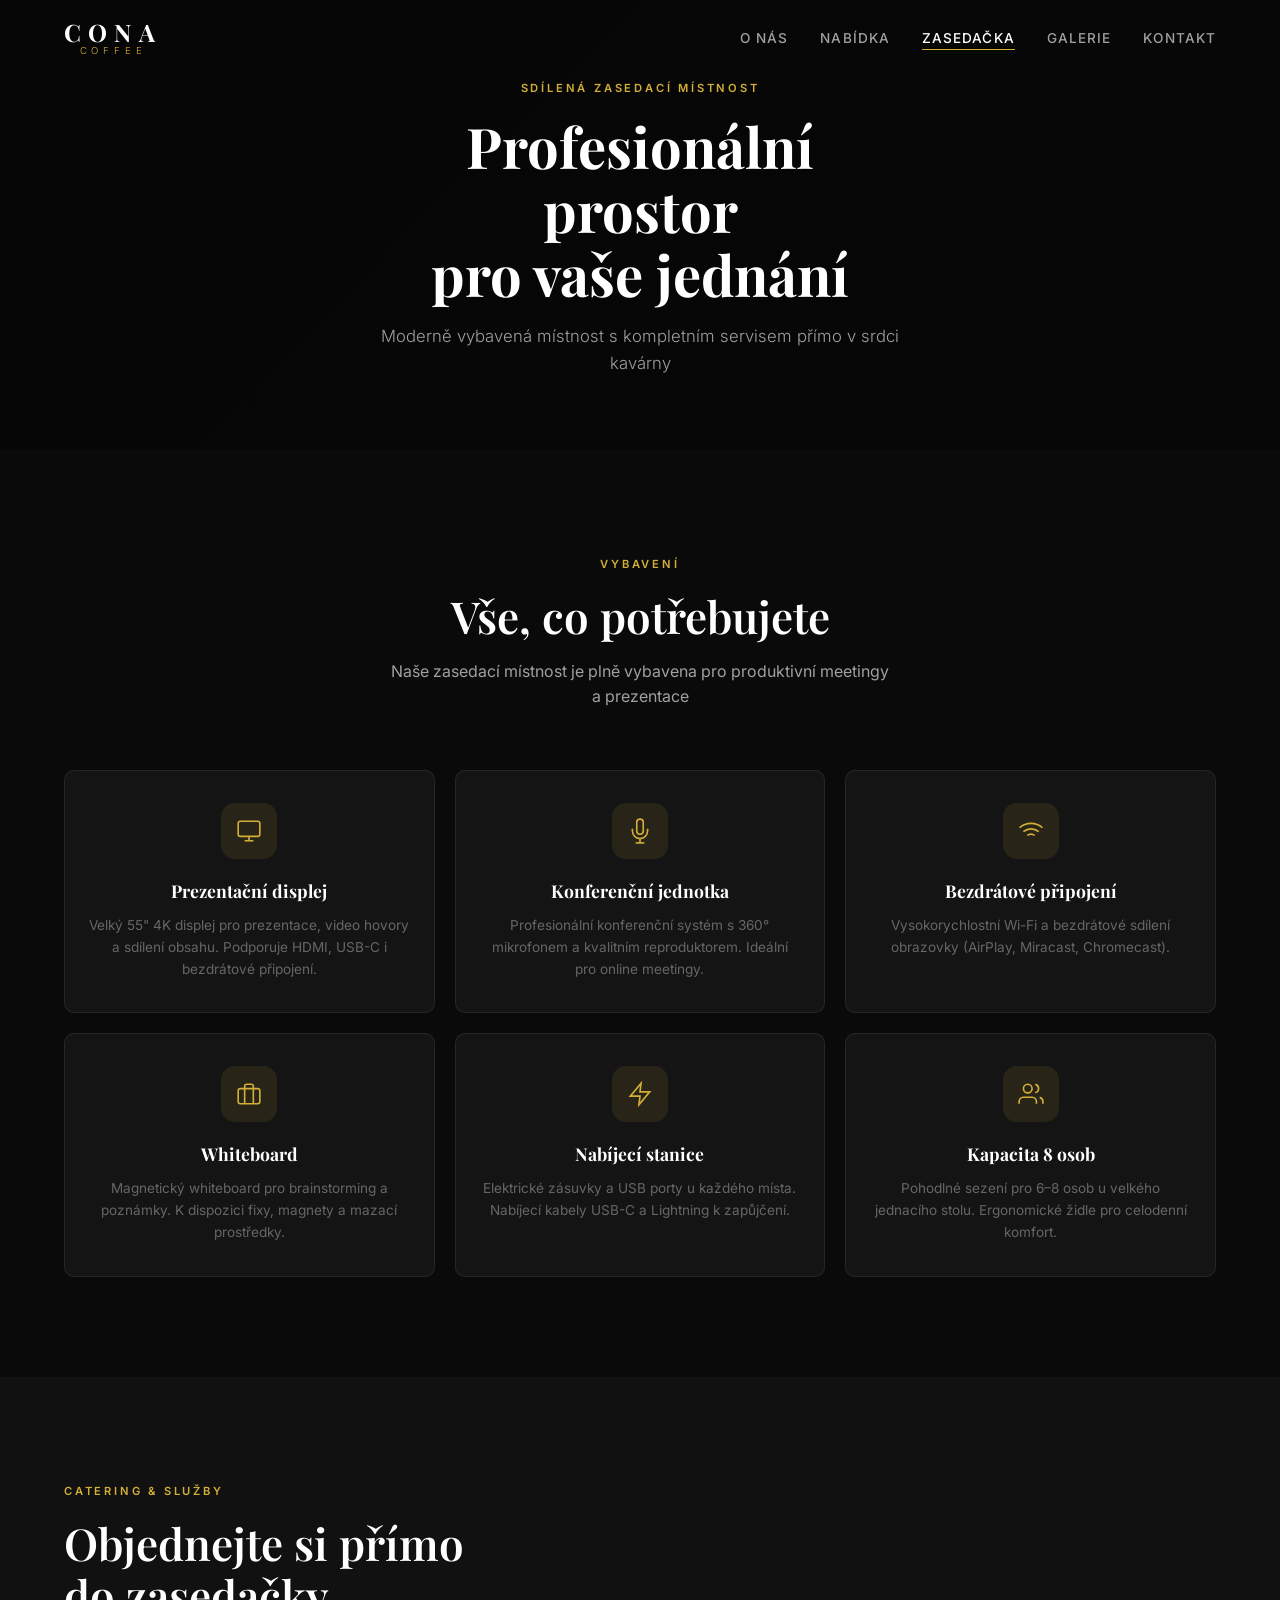
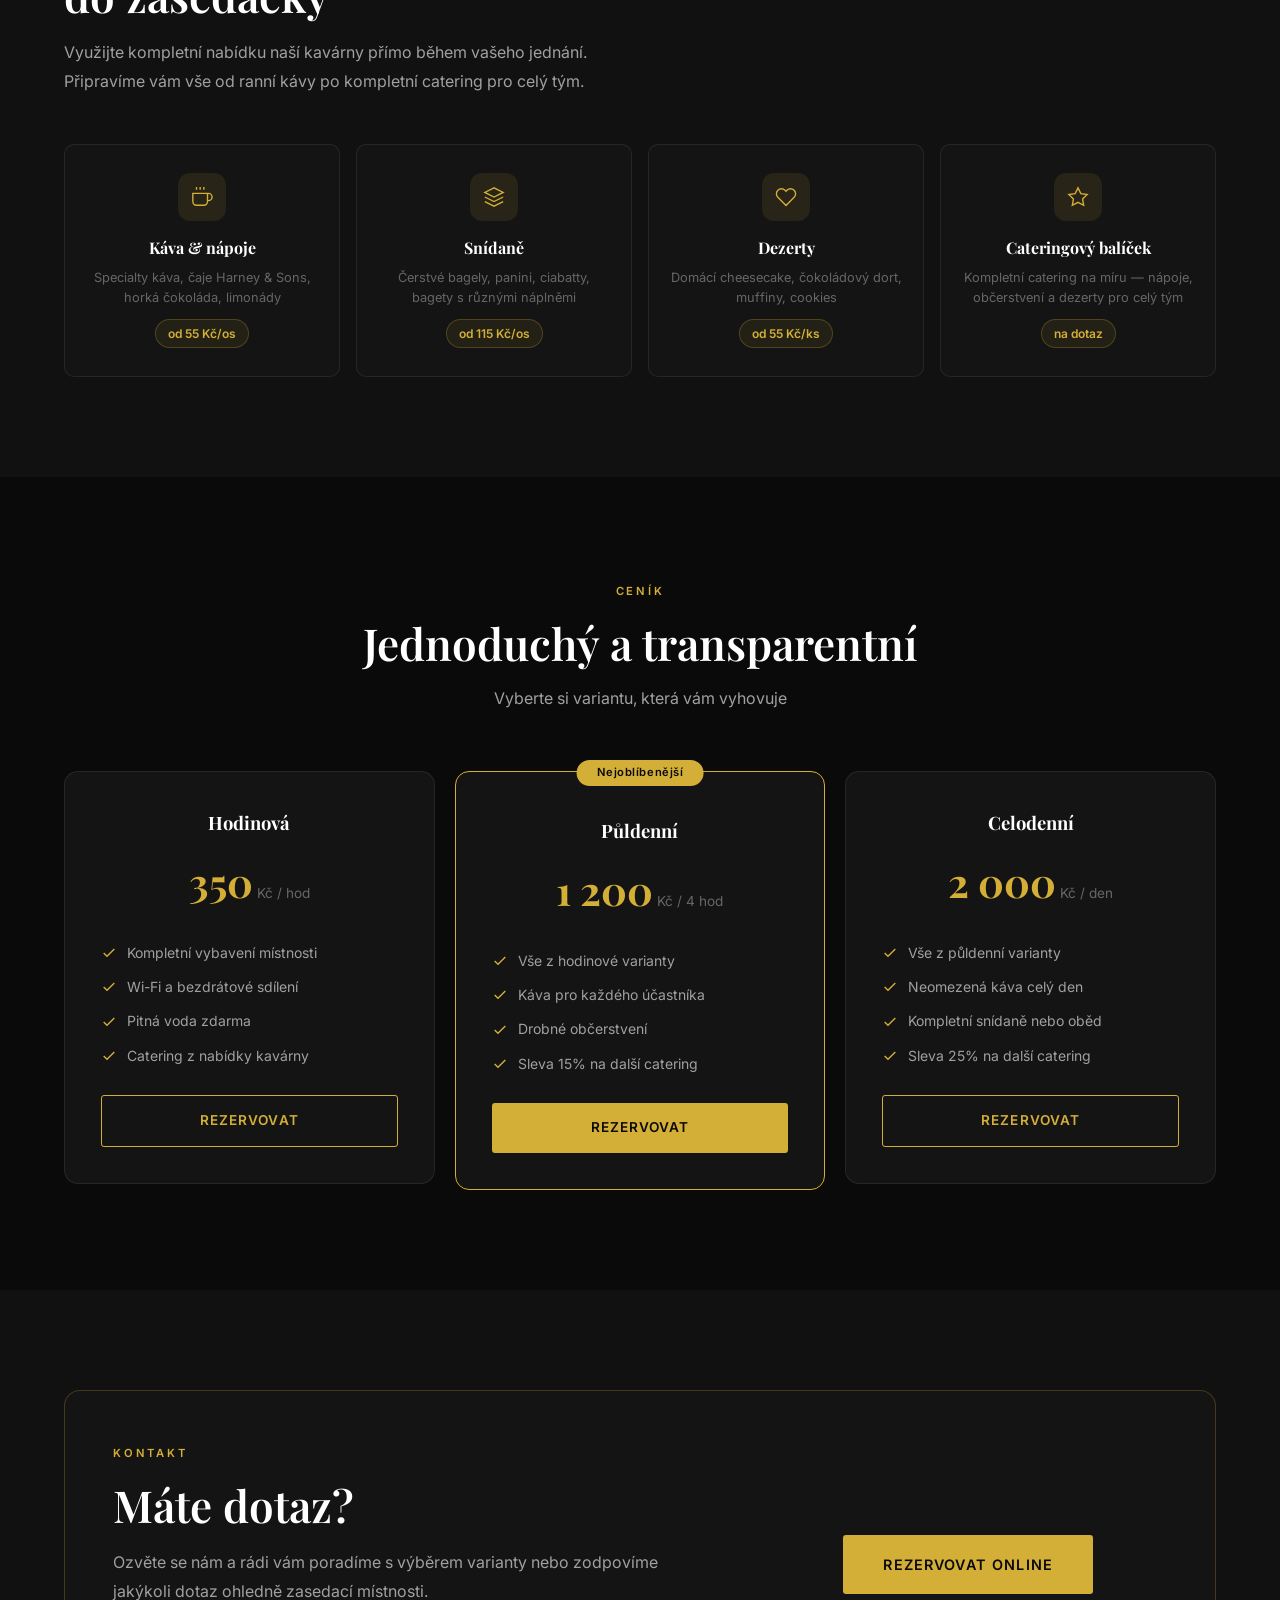
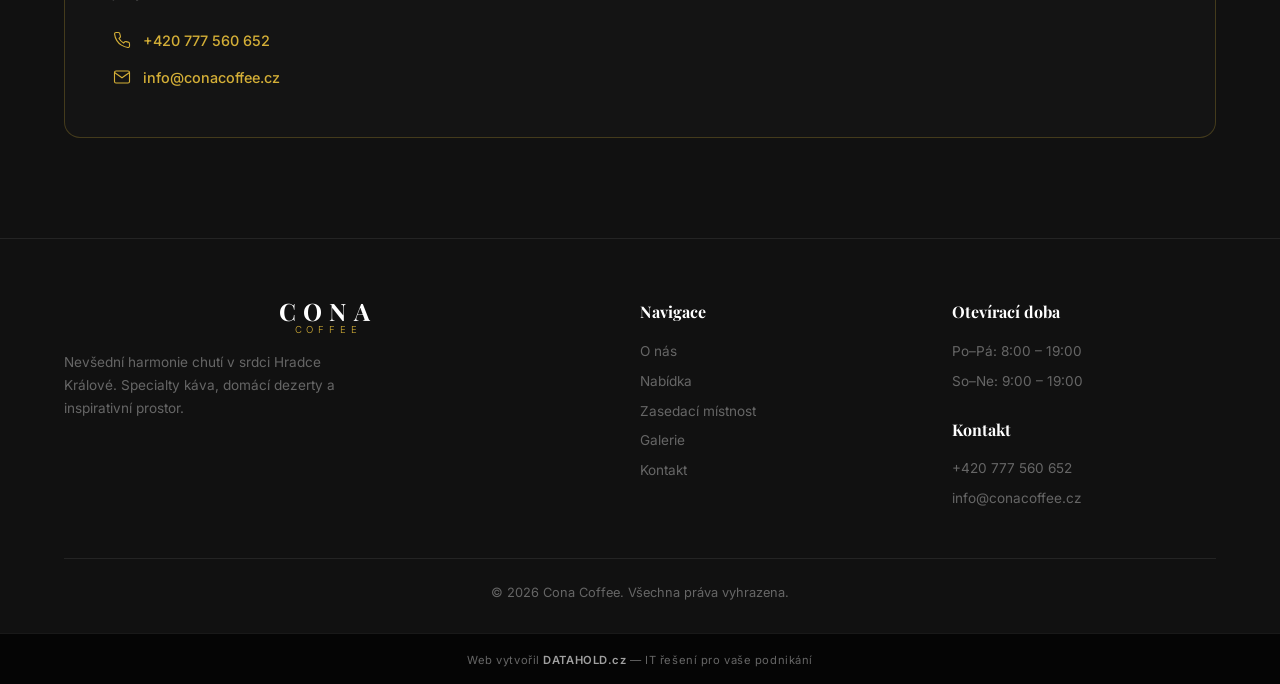
==== commit 091637de: "Add DATAHOLD credit bar and improve mobile responsiveness - Credit link to www.datahold.cz in footer" ====
--- a/zasedacka.html
+++ b/zasedacka.html
@@ -369,6 +369,12 @@
         </div>
     </footer>
 
+    <div class="credit-bar">
+        <a href="https://www.datahold.cz" target="_blank" rel="noopener">
+            Web vytvořil <strong>DATAHOLD.cz</strong> — IT řešení pro vaše podnikání
+        </a>
+    </div>
+
     <script src="script.js"></script>
 </body>
 
--- a/style.css
+++ b/style.css
@@ -1003,6 +1003,39 @@
     .hero-scroll {
         display: none;
     }
+
+    .section-title {
+        font-size: 1.75rem;
+    }
+
+    .section-header {
+        margin-bottom: 40px;
+    }
+
+    .about-content p {
+        font-size: 0.9rem;
+    }
+
+    .about-features {
+        gap: 16px;
+    }
+
+    .contact-card {
+        padding: 24px;
+    }
+
+    .map-container iframe {
+        height: 280px;
+    }
+
+    .footer {
+        padding: 40px 0 20px;
+    }
+
+    .footer-grid {
+        gap: 24px;
+        margin-bottom: 24px;
+    }
 }
 
 @media (max-width: 480px) {
@@ -1018,4 +1051,50 @@
     .hero-title {
         font-size: 2.5rem;
     }
-}
+
+    .hero-desc {
+        font-size: 1rem;
+    }
+
+    .hero-label {
+        font-size: 0.7rem;
+    }
+
+    .menu-item {
+        padding: 18px;
+    }
+
+    .meeting-price-tag {
+        padding: 8px 14px;
+    }
+
+    .section {
+        padding: 48px 0;
+    }
+}
+
+/* ========================================
+   CREDIT BAR (DATAHOLD)
+   ======================================== */
+.credit-bar {
+    background: #050505;
+    text-align: center;
+    padding: 12px 24px;
+    border-top: 1px solid var(--border);
+}
+
+.credit-bar a {
+    font-size: 0.7rem;
+    color: var(--text-dim);
+    letter-spacing: 0.05em;
+    transition: color var(--transition);
+}
+
+.credit-bar a:hover {
+    color: var(--primary);
+}
+
+.credit-bar strong {
+    color: var(--text-muted);
+    font-weight: 600;
+}
